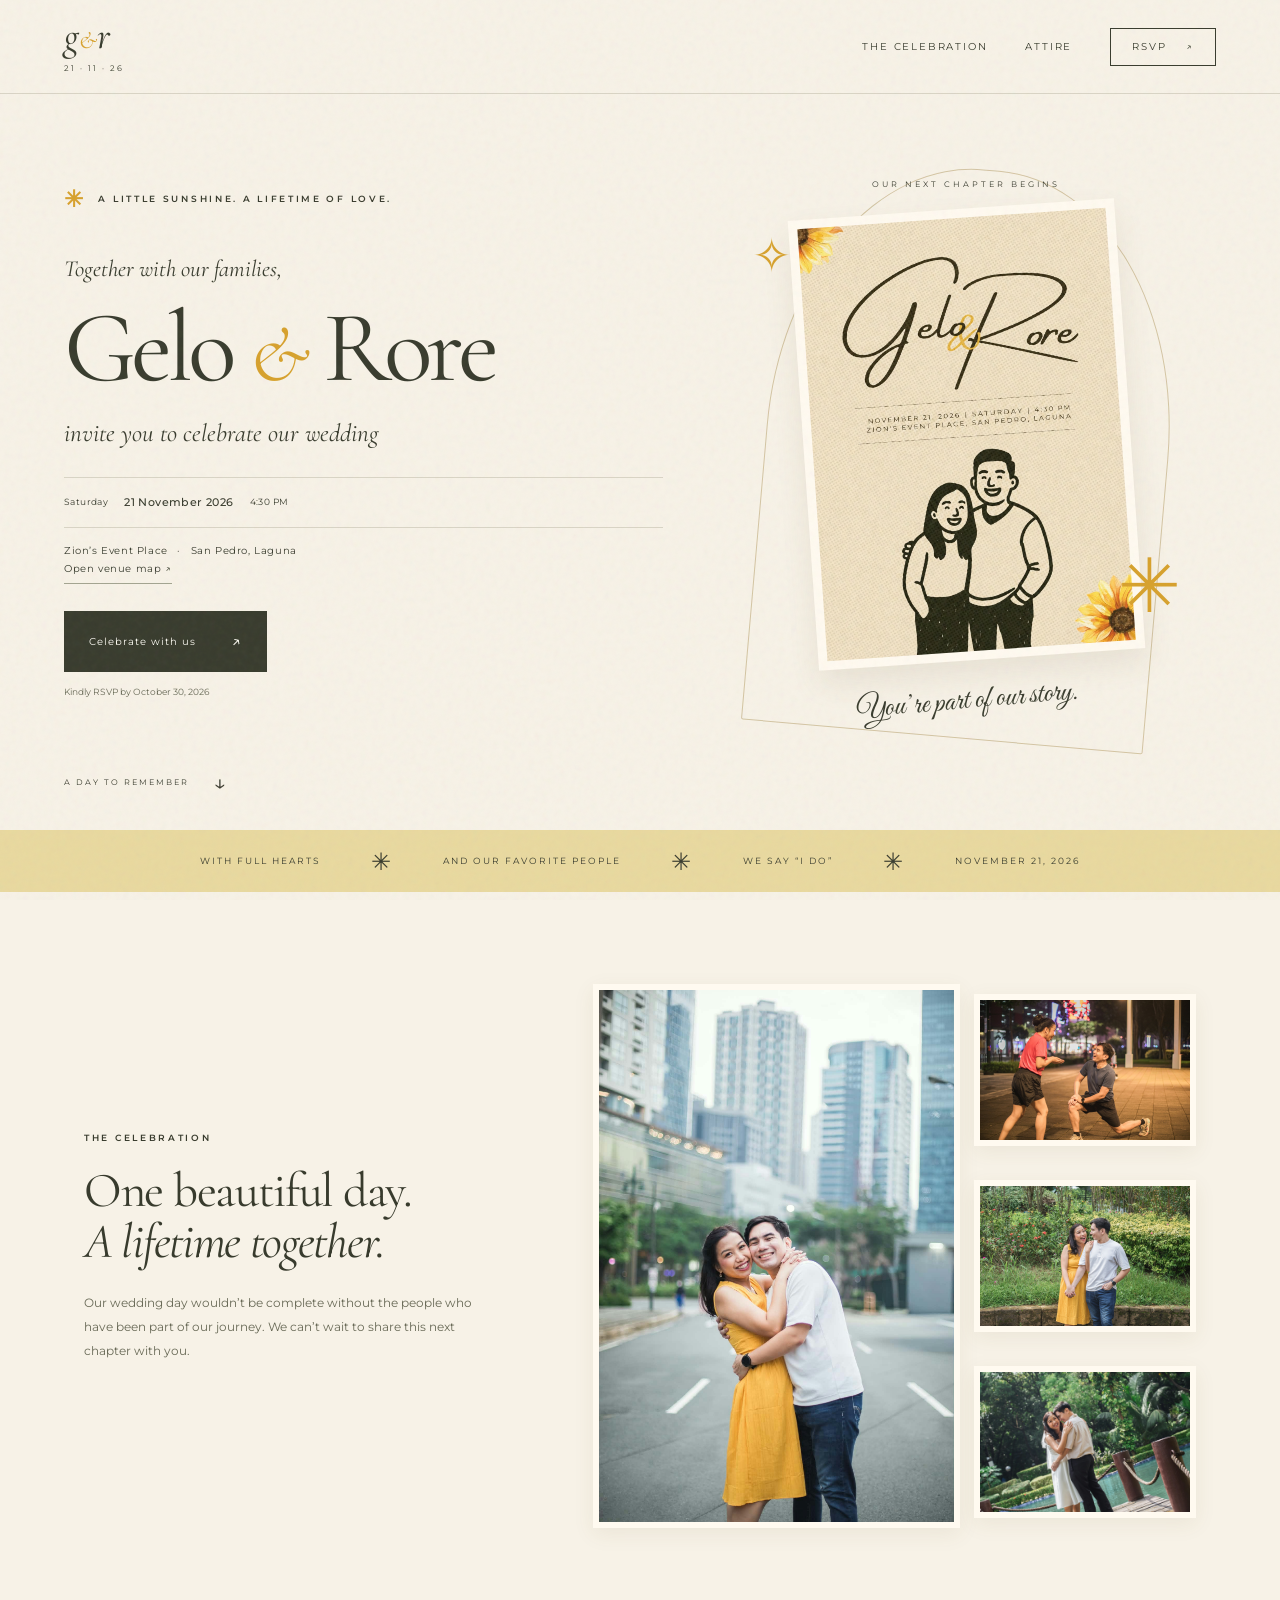
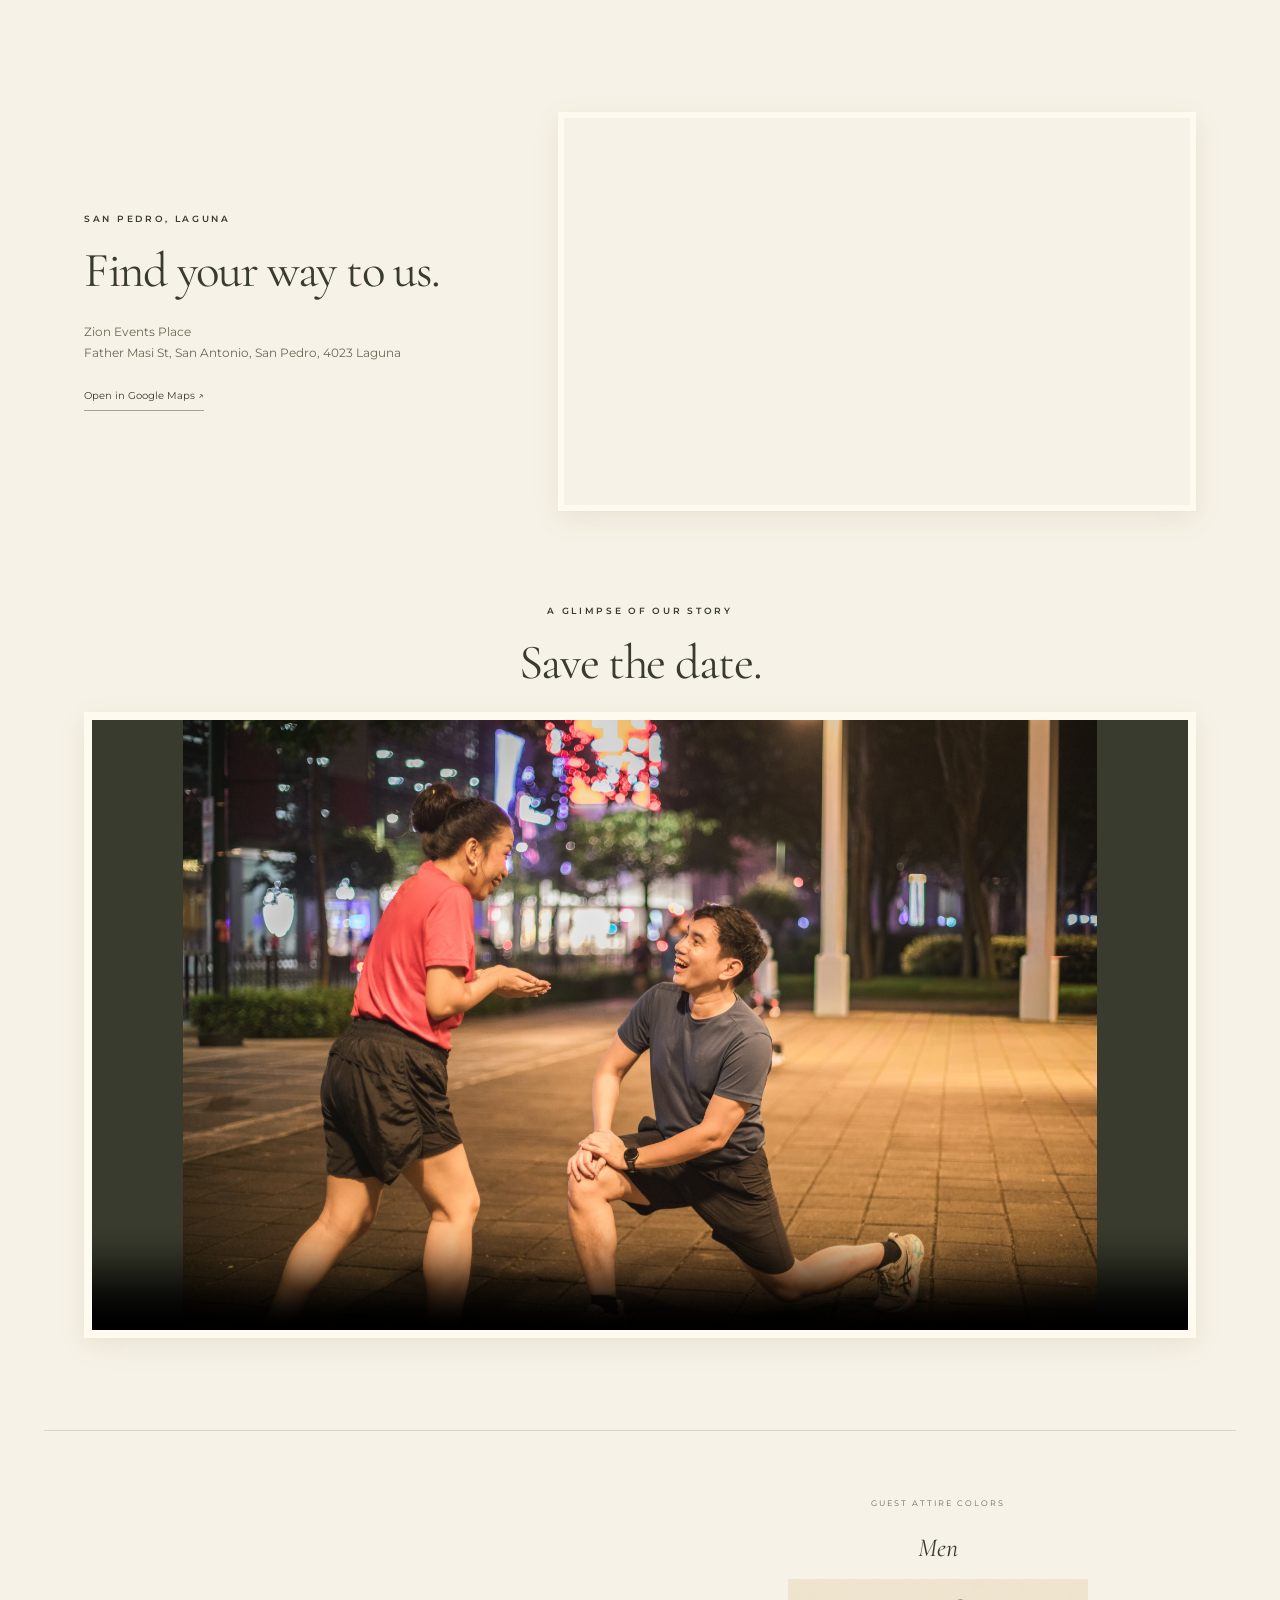
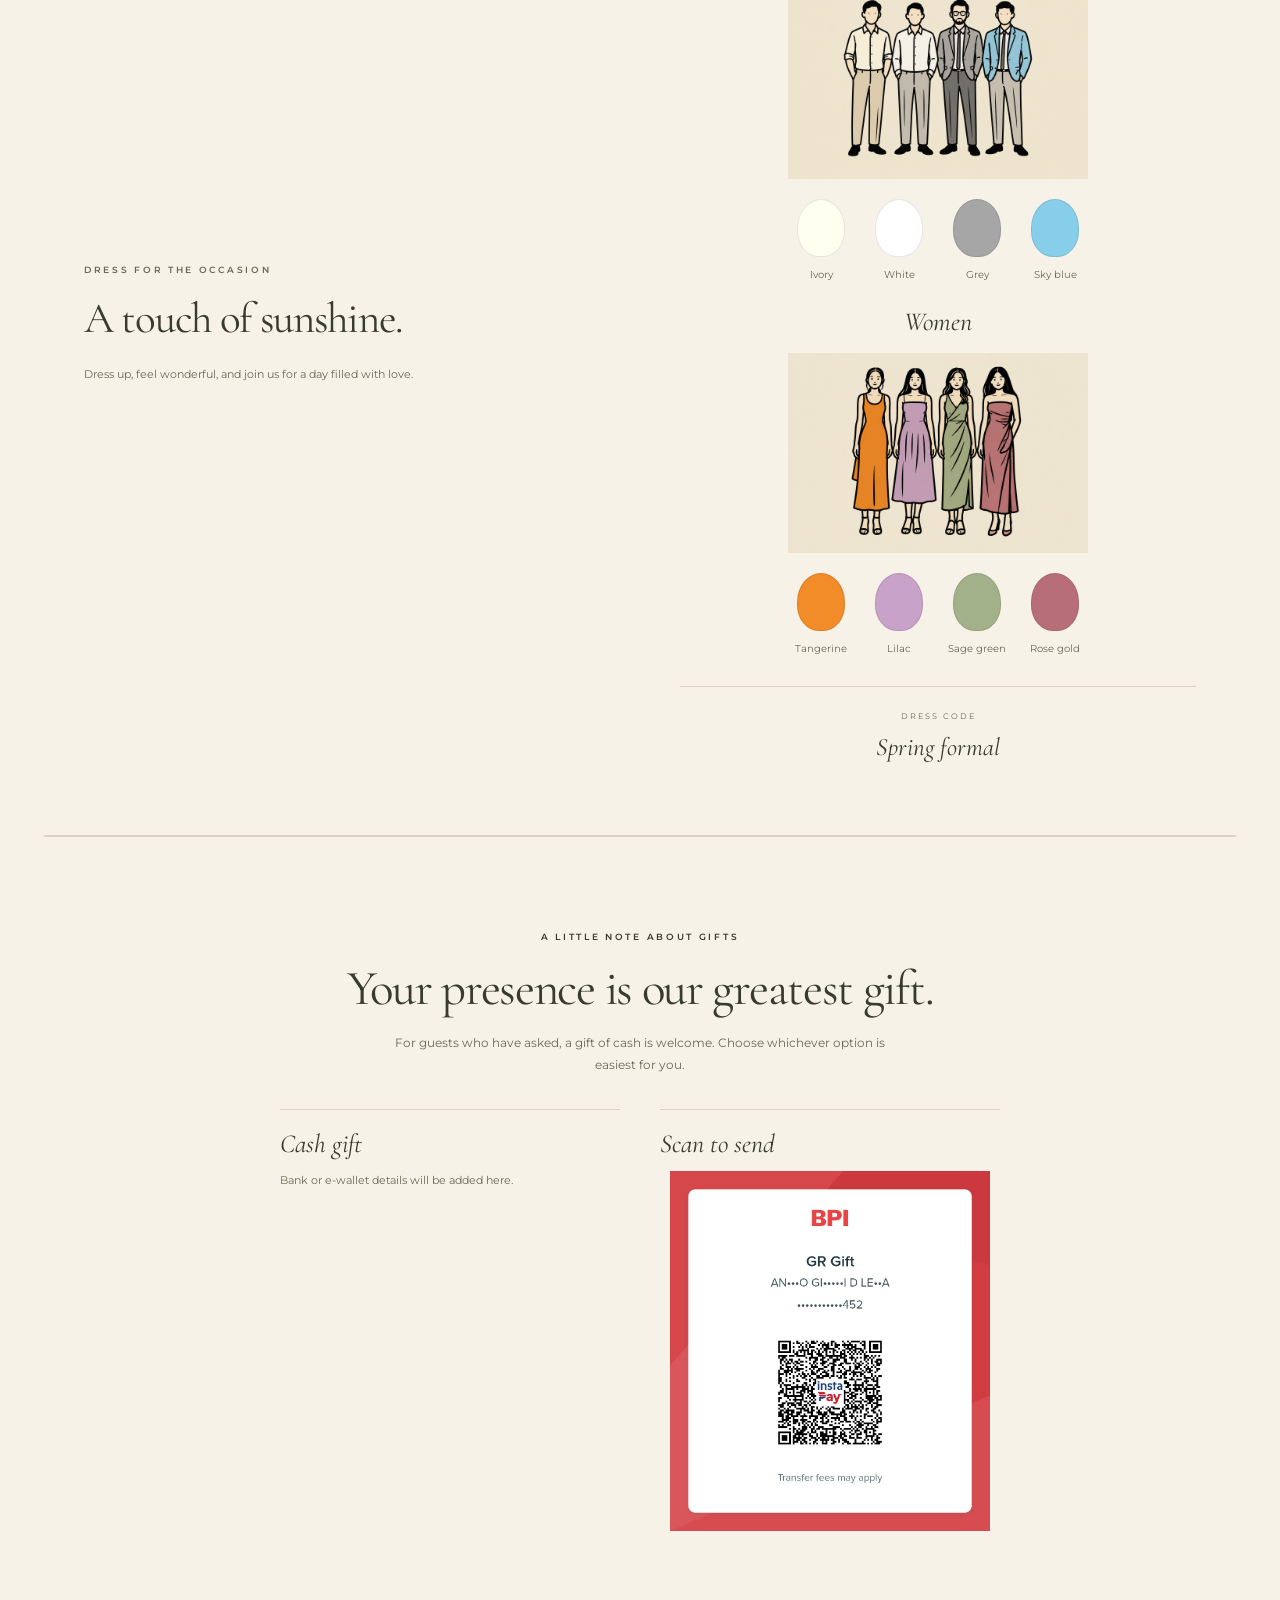
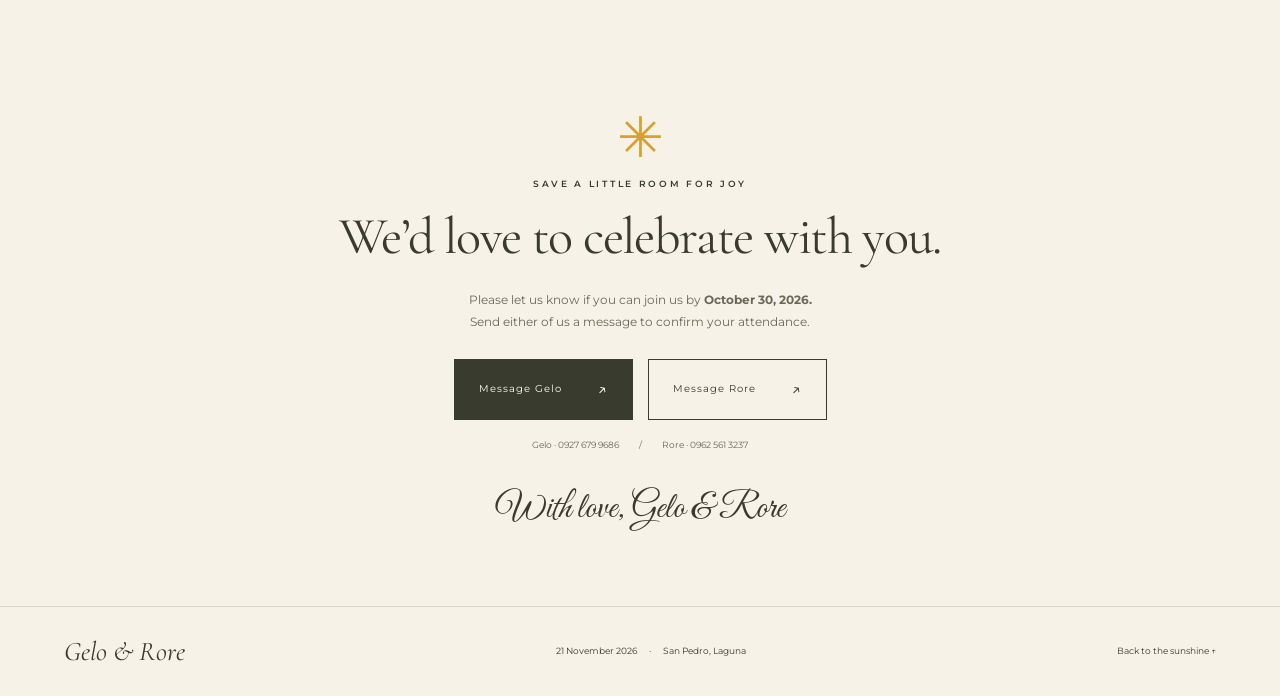
==== invitation.html @ 2a1dc564 "Add wedding landing page and updates" ====
<!doctype html>
<html lang="en">
<head>
  <meta charset="utf-8">
  <meta name="viewport" content="width=device-width, initial-scale=1">
  <meta name="theme-color" content="#f7f2e7">
  <meta name="description" content="Join Gelo and Rore as they say I do on November 21, 2026, at Zion’s Event Place, San Pedro, Laguna.">
  <title>Gelo & Rore — November 21, 2026</title>
  <link rel="icon" href="assets/favicon.svg" type="image/svg+xml">
  <link rel="preconnect" href="https://fonts.googleapis.com">
  <link rel="preconnect" href="https://fonts.gstatic.com" crossorigin>
  <link href="https://fonts.googleapis.com/css2?family=Cormorant+Garamond:ital,wght@0,400;0,500;0,600;1,400;1,500&family=Great+Vibes&family=Montserrat:wght@400;500;600&display=swap" rel="stylesheet">
  <link rel="stylesheet" href="styles.css">
  <script src="script.js" defer></script>
</head>
<body>
  <a class="skip-link" href="#main">Skip to content</a>
  <header class="header">
    <a class="monogram" href="#home" aria-label="Gelo and Rore home">g<span>&</span>r<i>21 · 11 · 26</i></a>
    <nav aria-label="Main navigation"><a href="#celebration">The celebration</a><a href="#attire">Attire</a><a class="nav-rsvp" href="#rsvp">RSVP <span aria-hidden="true">↗</span></a></nav>
  </header>
  <main id="main">
    <section class="hero" id="home" aria-labelledby="names">
      <div class="hero-copy">
        <p class="eyebrow"><span class="tiny-flower" aria-hidden="true">✳</span> A little sunshine. A lifetime of love.</p>
        <p class="intro">Together with our families,</p>
        <h1 id="names">Gelo <span>&</span> Rore</h1>
        <p class="invitation-line">invite you to celebrate our wedding</p>
        <div class="date-line"><span>Saturday</span><strong>21 November 2026</strong><span>4:30 PM</span></div>
        <p class="hero-venue">Zion’s Event Place <span>·</span> San Pedro, Laguna<br><a class="text-link" href="https://maps.app.goo.gl/zuF7dZGLQoqun9K89" target="_blank" rel="noopener noreferrer">Open venue map ↗</a></p>
        <a class="button" href="#rsvp">Celebrate with us <span aria-hidden="true">↗</span></a>
        <p class="rsvp-note">Kindly RSVP by October 30, 2026</p>
      </div>
      <div class="hero-art">
        <span class="orbit-label">OUR NEXT CHAPTER BEGINS</span>
        <div class="invitation-frame"><img src="assets/invitation-updated.jpeg" width="1060" height="1484" alt="Gelo and Rore’s cream and sunflower wedding invitation, with a hand-drawn portrait of the couple"></div>
        <span class="handwritten">You’re part of our story.</span>
        <span class="art-spark spark-one" aria-hidden="true">✳</span><span class="art-spark spark-two" aria-hidden="true">✧</span>
      </div>
      <a class="scroll-cue" href="#celebration">A day to remember <span aria-hidden="true">↓</span></a>
    </section>
    <div class="ribbon" aria-hidden="true"><span>WITH FULL HEARTS</span><i>✳</i><span>AND OUR FAVORITE PEOPLE</span><i>✳</i><span>WE SAY “I DO”</span><i>✳</i><span>NOVEMBER 21, 2026</span></div>
    <section class="celebration section" id="celebration" aria-labelledby="celebration-title">
      <div class="section-heading"><p class="eyebrow">The celebration</p><h2 id="celebration-title">One beautiful day.<br><em>A lifetime together.</em></h2><p>Our wedding day wouldn’t be complete without the people who have been part of our journey. We can’t wait to share this next chapter with you.</p></div>
      <div class="celebration-photos" role="group" aria-label="Photos of Gelo and Rore">
        <img class="featured-photo" src="assets/featured-garden-portrait.jpeg" width="1366" height="2048" loading="lazy" decoding="async" alt="Gelo and Rore embracing on a city street">
        <img src="assets/together-at-night.jpeg" width="3360" height="2240" loading="lazy" decoding="async" alt="Gelo kneeling beside Rore as they laugh together outdoors at night">
        <img src="assets/garden-walk.jpeg" width="3360" height="2240" loading="lazy" decoding="async" alt="Gelo and Rore holding hands and smiling in a lush garden">
        <img src="assets/by-the-water.jpeg" width="4096" height="2730" loading="lazy" decoding="async" alt="Gelo and Rore embracing on a wooden bridge beside the water">
      </div>
    </section>
    <section class="venue-map section" aria-labelledby="venue-map-title">
      <div class="venue-map-copy">
        <p class="eyebrow">San Pedro, Laguna</p>
        <h2 id="venue-map-title">Find your way to us.</h2>
        <p>Zion Events Place<br>Father Masi St, San Antonio, San Pedro, 4023 Laguna</p>
        <a class="text-link" href="https://maps.app.goo.gl/zuF7dZGLQoqun9K89" target="_blank" rel="noopener noreferrer">Open in Google Maps ↗</a>
      </div>
      <iframe title="Map to Zion Events Place in San Pedro, Laguna" src="https://www.google.com/maps?q=Zion+Events+Place,+Father+Masi+St,+San+Antonio,+San+Pedro,+4023+Laguna&amp;output=embed" loading="lazy" referrerpolicy="no-referrer-when-downgrade" allowfullscreen></iframe>
    </section>
    <section class="wedding-film section" aria-labelledby="film-title">
      <p class="eyebrow">A glimpse of our story</p>
      <h2 id="film-title">Save the date.</h2>
      <video controls playsinline preload="none" poster="assets/together-at-night.jpeg" width="1920" height="1080" aria-label="Gelo and Rore’s save-the-date video">
        <source src="assets/save-the-date.mp4" type="video/mp4">
        Your browser does not support embedded video. <a href="assets/save-the-date.mp4">Watch our save-the-date video</a>.
      </video>
    </section>
    <section class="attire section" id="attire" aria-labelledby="attire-title">
      <div><p class="eyebrow">Dress for the occasion</p><h2 id="attire-title">A touch of sunshine.</h2><p>Dress up, feel wonderful, and join us for a day filled with love.</p></div>
      <div class="palette"><div class="guest-palettes">
        <p class="palette-label">GUEST ATTIRE COLORS</p>
        <h3>Men</h3>
        <img class="guest-attire-illustration" src="assets/men-attire.png" width="1536" height="1024" loading="lazy" decoding="async" alt="Four men in ivory, white, grey, and sky blue formal attire">
        <div class="guest-swatches">
          <div><span style="--swatch:#fffff0"></span><p>Ivory</p></div>
          <div><span style="--swatch:#ffffff"></span><p>White</p></div>
          <div><span style="--swatch:#a6a6a6"></span><p>Grey</p></div>
          <div><span style="--swatch:#87ceeb"></span><p>Sky blue</p></div>
        </div>
        <h3>Women</h3>
        <img class="guest-attire-illustration" src="assets/women-attire.png" width="1536" height="1024" loading="lazy" decoding="async" alt="Four women in tangerine, lilac, sage green, and rose gold dresses">
        <div class="guest-swatches">
          <div><span style="--swatch:#f28c28"></span><p>Tangerine</p></div>
          <div><span style="--swatch:#c8a2c8"></span><p>Lilac</p></div>
          <div><span style="--swatch:#a3b18a"></span><p>Sage green</p></div>
          <div><span style="--swatch:#b76e79"></span><p>Rose gold</p></div>
        </div>
      </div><div class="palette-dress-code"><p class="palette-label">DRESS CODE</p><p class="dress-code">Spring formal</p></div></div>
    </section>
    <section class="gifts section" aria-labelledby="gifts-title">
      <p class="eyebrow">A little note about gifts</p>
      <h2 id="gifts-title">Your presence is our greatest gift.</h2>
      <p class="gifts-intro">For guests who have asked, a gift of cash is welcome. Choose whichever option is easiest for you.</p>
      <div class="gift-options">
        <div class="gift-option">
          <h3>Cash gift</h3>
          <p>Bank or e-wallet details will be added here.</p>
        </div>
        <div class="gift-option">
          <h3>Scan to send</h3>
          <img class="gift-qr-image" src="assets/gift-qr.jpeg" width="1080" height="1213" loading="lazy" decoding="async" alt="BPI InstaPay gift QR code for Gelo and Rore; transfer fees may apply">
        </div>
      </div>
    </section>
    <section class="rsvp section" id="rsvp" aria-labelledby="rsvp-title">
      <span class="rsvp-flower" aria-hidden="true">✳</span><p class="eyebrow">Save a little room for joy</p><h2 id="rsvp-title">We’d love to celebrate with you.</h2><p>Please let us know if you can join us by <strong>October 30, 2026.</strong><br>Send either of us a message to confirm your attendance.</p>
      <div class="contact-links"><a class="button" href="sms:+639276799686">Message Gelo <span aria-hidden="true">↗</span></a><a class="button button-outline" href="sms:+639625613237">Message Rore <span aria-hidden="true">↗</span></a></div>
      <p class="phone-numbers"><a href="tel:+639276799686">Gelo · 0927 679 9686</a><span aria-hidden="true">/</span><a href="tel:+639625613237">Rore · 0962 561 3237</a></p>
      <p class="signoff">With love, Gelo & Rore</p>
    </section>
  </main>
  <footer><a class="footer-names" href="#home">Gelo & Rore</a><p>21 November 2026 <span>·</span> San Pedro, Laguna</p><a href="#home">Back to the sunshine ↑</a></footer>
</body>
</html>
---- styles.css ----
:root{--paper:#f7f2e7;--ink:#383b2d;--muted:#686956;--gold:#d7a12c;--line:#d9d4c5;--serif:'Cormorant Garamond',Georgia,serif;--sans:'Montserrat',Arial,sans-serif}*{box-sizing:border-box}html{scroll-behavior:smooth;scroll-padding-top:90px}body{margin:0;background:var(--paper);color:var(--ink);font-family:var(--sans);font-size:14px;line-height:1.8}body:before{content:"";position:fixed;inset:0;opacity:.14;pointer-events:none;z-index:5;background-image:url("data:image/svg+xml,%3Csvg viewBox='0 0 180 180' xmlns='http://www.w3.org/2000/svg'%3E%3Cfilter id='n'%3E%3CfeTurbulence type='fractalNoise' baseFrequency='.8' numOctaves='3' stitchTiles='stitch'/%3E%3C/filter%3E%3Cpath fill='%23897c62' opacity='.35' filter='url(%23n)' d='M0 0h180v180H0z'/%3E%3C/svg%3E")}a{color:inherit;text-decoration:none}a:focus-visible{outline:3px solid #87661d;outline-offset:6px}p{margin:0 0 18px}h1,h2,h3{font-weight:400;margin:0;font-family:var(--serif);line-height:1.05}.header{max-width:1320px;margin:auto;display:flex;align-items:center;justify-content:space-between;padding:20px 64px;border-bottom:1px solid var(--line)}.monogram{font:italic 39px var(--serif);display:block;line-height:.8}.monogram span{font-size:24px;color:var(--gold)}.monogram i{display:block;font:8px var(--sans);letter-spacing:2px;margin-top:12px}nav{display:flex;align-items:center;gap:38px;font-size:10px;text-transform:uppercase;letter-spacing:1.8px}nav a:hover,.text-link:hover{color:#967016}.nav-rsvp{border:1px solid var(--ink);padding:9px 21px}.nav-rsvp span{margin-left:15px}.hero{max-width:1320px;margin:auto;min-height:690px;padding:65px 64px 92px;display:grid;grid-template-columns:1.2fr 1fr;gap:54px;align-items:center;position:relative}.eyebrow{text-transform:uppercase;letter-spacing:2.7px;font-size:9px;font-weight:600}.tiny-flower{font-size:23px;color:var(--gold);vertical-align:middle;margin-right:8px}.intro{font:italic 23px var(--serif);margin-top:34px;margin-bottom:12px}h1{font-size:clamp(68px,7.9vw,105px);letter-spacing:-5px;white-space:nowrap}h1 span{font-style:italic;color:var(--gold);font-size:.78em}.invitation-line{font:italic 25px var(--serif);margin-top:17px}.date-line{display:flex;gap:16px;align-items:center;border-top:1px solid var(--line);border-bottom:1px solid var(--line);padding:15px 0;margin-top:29px;font-size:9px;letter-spacing:.4px}.date-line strong{font-size:11px;font-weight:500}.hero-venue{font-size:10px;margin:14px 0 27px;letter-spacing:.6px}.hero-venue span{padding:0 6px}.button{display:inline-flex;gap:35px;align-items:center;justify-content:center;background:var(--ink);color:#fffdf5;padding:14px 24px;font-size:10px;letter-spacing:1px;border:1px solid var(--ink);transition:background .2s,transform .2s}.button:hover{background:#53563f;transform:translateY(-2px)}.button span{font-size:17px}.rsvp-note{font-size:9px;color:var(--muted);margin-top:12px}.hero-art{position:relative;max-width:375px;width:100%;justify-self:center;text-align:center;padding:18px 24px}.hero-art:before{content:"";position:absolute;inset:10px -14px 0;border:1px solid #d4c5a3;border-radius:48% 48% 2px 2px;transform:rotate(5deg);z-index:-1}.invitation-frame{padding:9px;background:#fffaf0;transform:rotate(-4deg);box-shadow:0 14px 30px #66542b19}.invitation-frame img{width:100%;height:auto;display:block}.orbit-label{display:block;letter-spacing:3px;font-size:8px;margin-bottom:17px}.handwritten{display:block;font:30px 'Great Vibes',cursive;transform:rotate(-5deg);margin-top:23px}.art-spark{position:absolute;color:var(--gold)}.spark-one{right:-27px;bottom:85px;font-size:75px}.spark-two{left:-27px;top:55px;font-size:47px}.scroll-cue{position:absolute;bottom:28px;left:64px;text-transform:uppercase;font-size:8px;letter-spacing:2px;display:flex;gap:24px;align-items:center}.scroll-cue span{font-size:22px}.ribbon{background:#e9d99f;display:flex;justify-content:center;align-items:center;gap:50px;min-height:62px;font-size:9px;letter-spacing:2px}.ribbon i{font-size:24px;font-style:normal}.section{max-width:1192px;margin:auto;padding:92px 40px}.celebration{text-align:center}.celebration .section-heading>p:last-child{margin-left:auto;margin-right:auto}.section h2{font-size:49px;letter-spacing:-1.3px;margin-bottom:24px}.section h2 em{font-weight:400}.section-heading>p:last-child{max-width:405px;color:var(--muted);font-size:12px;line-height:2}.event-details{padding-top:6px}.detail+.detail{margin-top:25px;padding-top:24px;border-top:1px solid var(--line)}.detail-number{font-size:8px;letter-spacing:2px;color:var(--muted)}h3{font-size:30px;margin:10px 0}.detail p{font-size:11px;margin-bottom:12px}.text-link{font-size:10px;border-bottom:1px solid #a3a490;padding-bottom:5px;display:inline-block}.text-link span{margin-left:23px}.attire{border-top:1px solid var(--line);border-bottom:1px solid var(--line);display:grid;grid-template-columns:1fr 1fr;gap:80px;align-items:center;padding-top:65px;padding-bottom:65px}.attire h2{font-size:43px}.attire p{font-size:11px;color:var(--muted)}.attire .eyebrow{font-size:9px}.attire .dress-code{font:italic 25px var(--serif);color:var(--ink);margin-bottom:8px}.palette{text-align:center}.palette .palette-label{font-size:8px;letter-spacing:2px}.swatches{display:flex;gap:11px;justify-content:center;margin:27px 0 21px}.swatches span{width:49px;height:64px;border-radius:50% 50% 45% 45%;background:var(--swatch);transform:rotate(-9deg)}.swatches span:nth-child(even){transform:rotate(9deg)}.palette p:last-child{font-size:8px}.rsvp{text-align:center;max-width:900px;padding-top:75px;padding-bottom:75px}.rsvp-flower{font-size:56px;color:var(--gold);line-height:1.4}.rsvp h2{font-size:52px}.rsvp>p:not(.eyebrow):not(.signoff){font-size:12px;color:var(--muted)}.contact-links{display:flex;justify-content:center;gap:15px;margin:27px 0 17px}.button-outline{background:transparent;color:var(--ink)}.button-outline:hover{background:#e9e2d1}.phone-numbers{display:flex;justify-content:center;gap:20px}.rsvp .phone-numbers{font-size:9px!important}.signoff{font:36px 'Great Vibes',cursive;margin:33px 0 0}footer{border-top:1px solid var(--line);padding:28px 64px;display:flex;align-items:center;justify-content:space-between;gap:20px;font-size:9px}footer p{margin:0}footer p span{margin:0 10px}.footer-names{font:italic 27px var(--serif)}.skip-link{position:fixed;top:-70px;left:12px;background:var(--ink);color:white;padding:12px;z-index:10}.skip-link:focus{top:12px}@media(min-width:1400px){.hero{min-height:730px}}@media(max-width:900px){.header{padding:20px 30px}.hero{padding:55px 30px 85px;gap:25px;min-height:620px}h1{font-size:73px}.hero-art{max-width:300px}.date-line{gap:10px;flex-wrap:wrap}.hero-copy .eyebrow{letter-spacing:1px;font-size:8px}.scroll-cue{left:30px}.ribbon{gap:20px;font-size:8px}.celebration{gap:55px}.section{padding-left:30px;padding-right:30px}.attire{gap:35px}.swatches span{width:35px;height:49px}.section h2{font-size:40px}footer{padding:25px 30px}}@media(max-width:620px){html{scroll-padding-top:20px}.header{padding:20px 22px}nav{gap:18px;font-size:8px;letter-spacing:.7px}.nav-rsvp{padding:7px 12px}.nav-rsvp span{margin-left:7px}.monogram{font-size:33px}.monogram i{font-size:7px}.hero{grid-template-columns:1fr;padding:37px 24px 76px;gap:31px;text-align:center}.hero-copy .eyebrow{font-size:8px;letter-spacing:1.2px}.intro{margin-top:22px;font-size:22px}h1{font-size:clamp(48px,18vw,77px);letter-spacing:-4px}.invitation-line{font-size:23px}.date-line{justify-content:center;gap:12px;margin-top:24px}.date-line strong{font-size:10px}.hero-venue{font-size:9px}.hero-art{max-width:285px;padding:12px 24px}.hero-art:before{inset:0 -2px}.orbit-label{font-size:7px}.handwritten{font-size:28px}.spark-one{right:-7px;font-size:60px}.spark-two{left:-5px}.scroll-cue{left:0;right:0;justify-content:center;bottom:21px}.ribbon{padding:18px 12px;gap:15px;flex-wrap:wrap;font-size:7px;letter-spacing:1px}.ribbon span:last-child,.ribbon i:last-of-type{display:none}.ribbon i{font-size:18px}.section{padding:55px 25px}.celebration,.attire{grid-template-columns:1fr;gap:30px}.section h2{font-size:41px}.section-heading>p:last-child{margin-bottom:0}.attire{text-align:center}.swatches span{width:39px;height:53px}.rsvp h2{font-size:44px}.contact-links{gap:10px}.contact-links .button{gap:18px;padding:12px 16px;font-size:9px}.phone-numbers{gap:10px;flex-wrap:wrap}footer{padding:25px;flex-direction:column;gap:8px}footer>a:last-child{margin-top:6px}}@media(prefers-reduced-motion:reduce){html{scroll-behavior:auto}*,*:before,*:after{transition:none!important}}

/* Personal photos replace the former date and venue column. */
.celebration{display:grid;grid-template-columns:.85fr 1.15fr;gap:64px;align-items:center;text-align:left}
.celebration .section-heading>p:last-child{margin-left:0;margin-right:0}
.celebration-photos{display:grid;grid-template-columns:1.65fr 1fr;gap:14px;min-width:0;align-items:center}
.celebration-photos img{display:block;width:100%;height:auto;border:6px solid #fffaf0;box-shadow:0 6px 20px #66542b14}
.celebration-photos .featured-photo{grid-column:1;grid-row:1 / 4}.celebration-photos img:not(.featured-photo){grid-column:2}
@media(max-width:900px){.celebration{gap:30px}}
@media(max-width:620px){.celebration{grid-template-columns:1fr;text-align:center}.celebration .section-heading>p:last-child{margin-left:auto;margin-right:auto}.celebration-photos{grid-template-columns:1fr;gap:18px}.celebration-photos .featured-photo,.celebration-photos img:not(.featured-photo){grid-column:1;grid-row:auto}.celebration-photos img:not(.featured-photo){width:85%;justify-self:center}}

.palette-dress-code{margin-top:28px;padding-top:22px;border-top:1px solid var(--line)}
.palette-dress-code .palette-label{margin-bottom:8px}
.attire .palette-dress-code .dress-code{font-size:25px}

.wedding-film{text-align:center;padding-top:0}
.wedding-film video{display:block;width:100%;height:auto;aspect-ratio:16 / 9;background:var(--ink);border:8px solid #fffaf0;box-shadow:0 8px 26px #66542b18}
@media(max-width:620px){.wedding-film video{border-width:4px}}

.bridesmaids-illustration{display:block;width:100%;height:auto;margin:20px auto 0;mix-blend-mode:multiply}

.guest-palettes h3{font:italic 26px var(--serif);margin:22px 0 16px}
.guest-swatches{display:flex;justify-content:center;gap:18px;flex-wrap:wrap}
.guest-swatches>div{min-width:60px;text-align:center}
.guest-swatches span{display:block;width:48px;height:58px;border-radius:50% 50% 45% 45%;background:var(--swatch);border:1px solid #383b2d20;margin:0 auto 9px}
.guest-swatches p{font-size:10px!important;margin:0}
@media(max-width:620px){.guest-swatches{gap:12px}}

.guest-attire-illustration{display:block;width:100%;max-width:300px;height:auto;margin:0 auto 20px;mix-blend-mode:multiply}

.venue-map{display:grid;grid-template-columns:.8fr 1.2fr;gap:48px;align-items:center}
.venue-map-copy>p:not(.eyebrow){max-width:340px;color:var(--muted);font-size:12px}
.venue-map iframe{display:block;width:100%;aspect-ratio:16 / 10;border:6px solid #fffaf0;box-shadow:0 8px 26px #66542b18}
@media(max-width:620px){.venue-map{grid-template-columns:1fr;gap:24px}.venue-map-copy{text-align:center}.venue-map-copy>p:not(.eyebrow){margin-left:auto;margin-right:auto}}

.gifts{text-align:center;border-top:1px solid var(--line)}
.gifts h2{max-width:650px;margin:0 auto 18px}
.gifts-intro{max-width:520px;margin:0 auto 34px;color:var(--muted);font-size:12px}
.gift-options{display:grid;grid-template-columns:repeat(2,minmax(0,1fr));gap:40px;max-width:720px;margin:0 auto;text-align:left}
.gift-option{padding-top:18px;border-top:1px solid var(--line)}
.gift-option h3{font:italic 26px var(--serif);margin:0 0 12px}
.gift-option p{color:var(--muted);font-size:11px}
.gift-qr-image{display:block;width:100%;max-width:320px;height:auto;margin:0 auto}
@media(max-width:620px){.gift-options{grid-template-columns:1fr;gap:26px}}
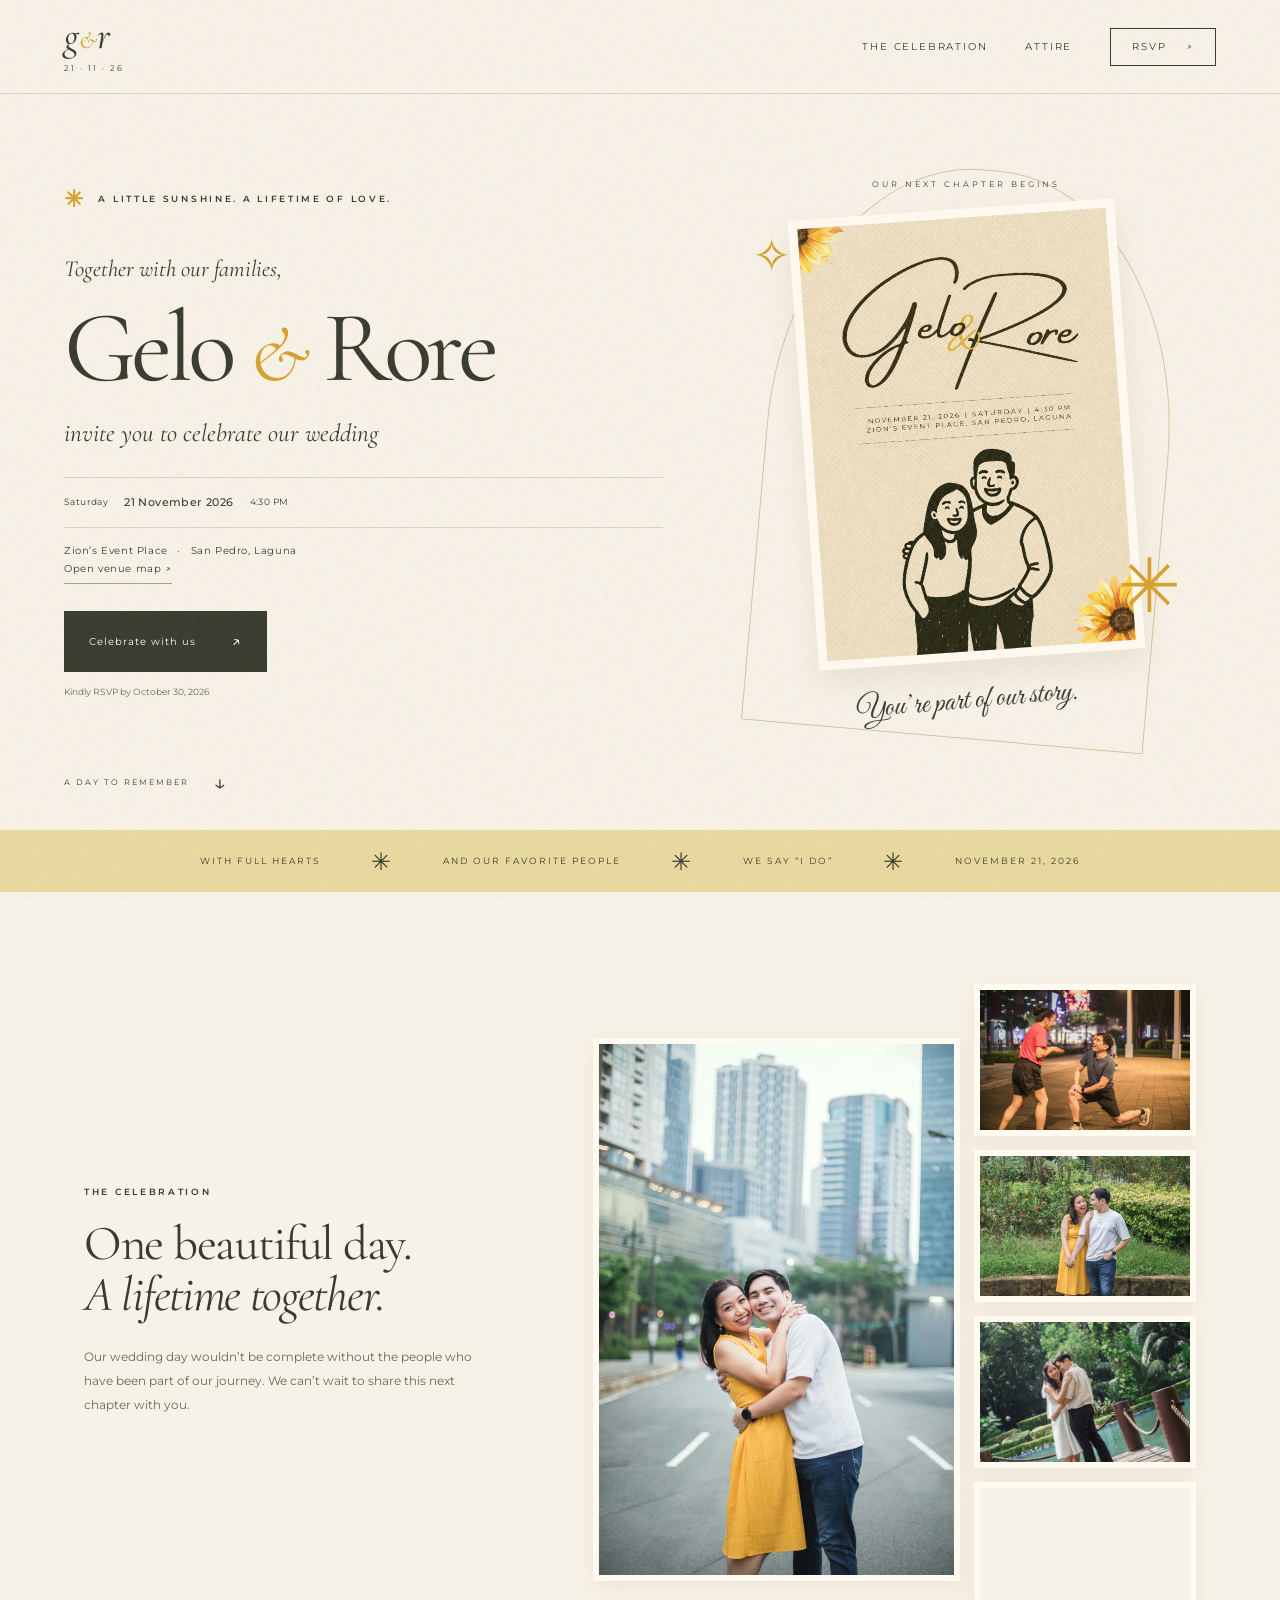
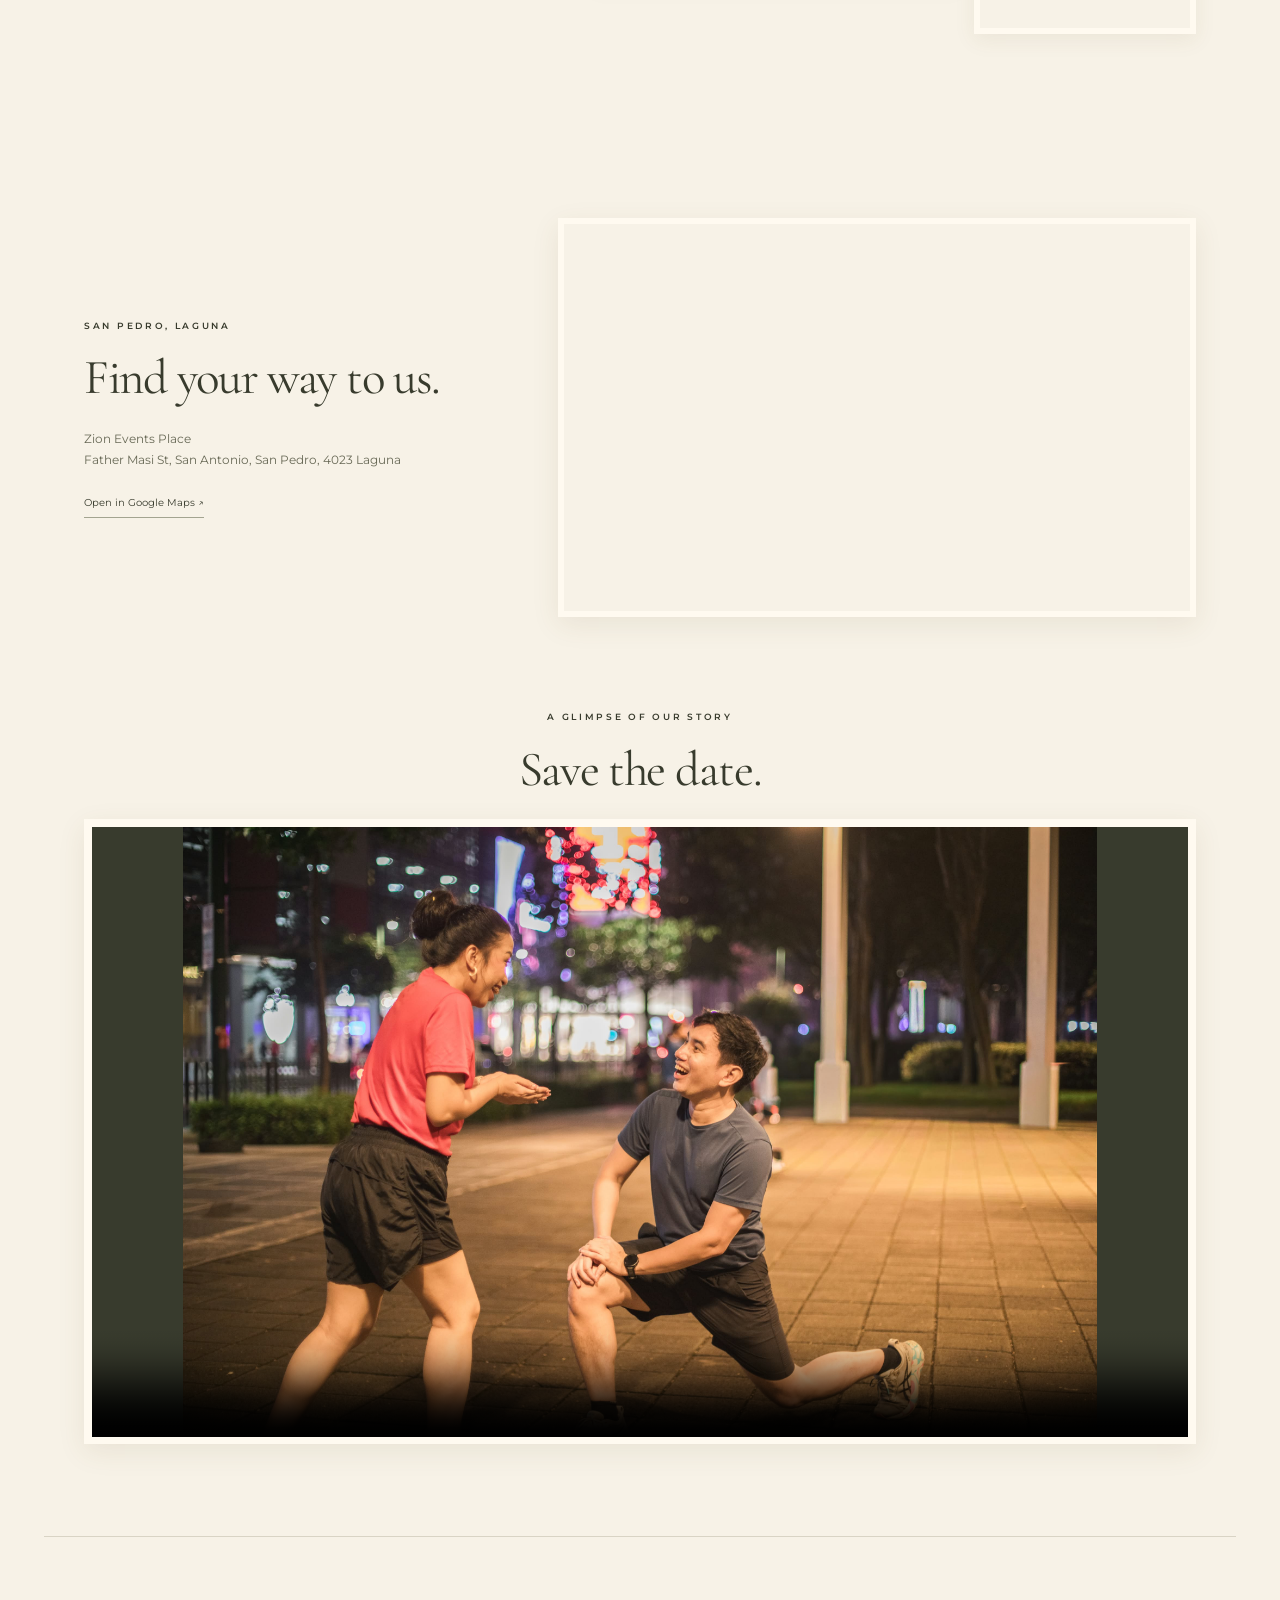
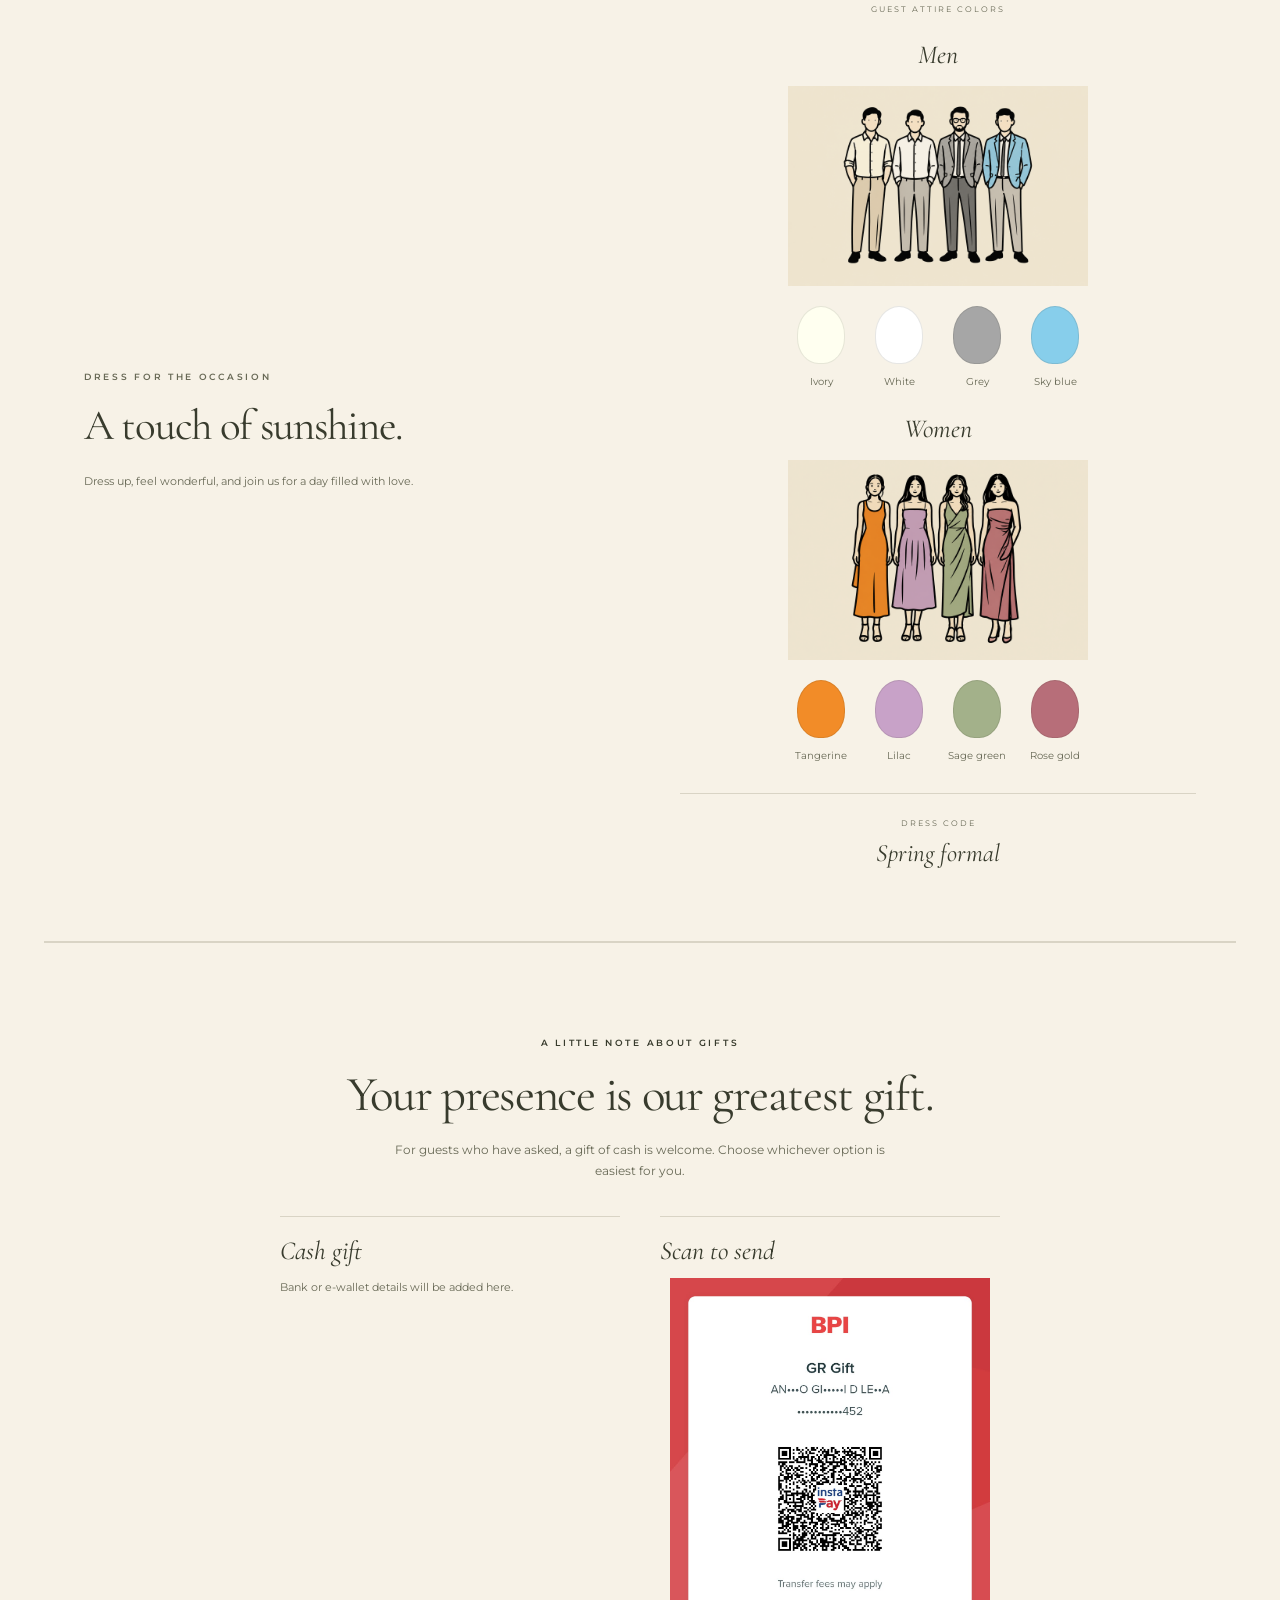
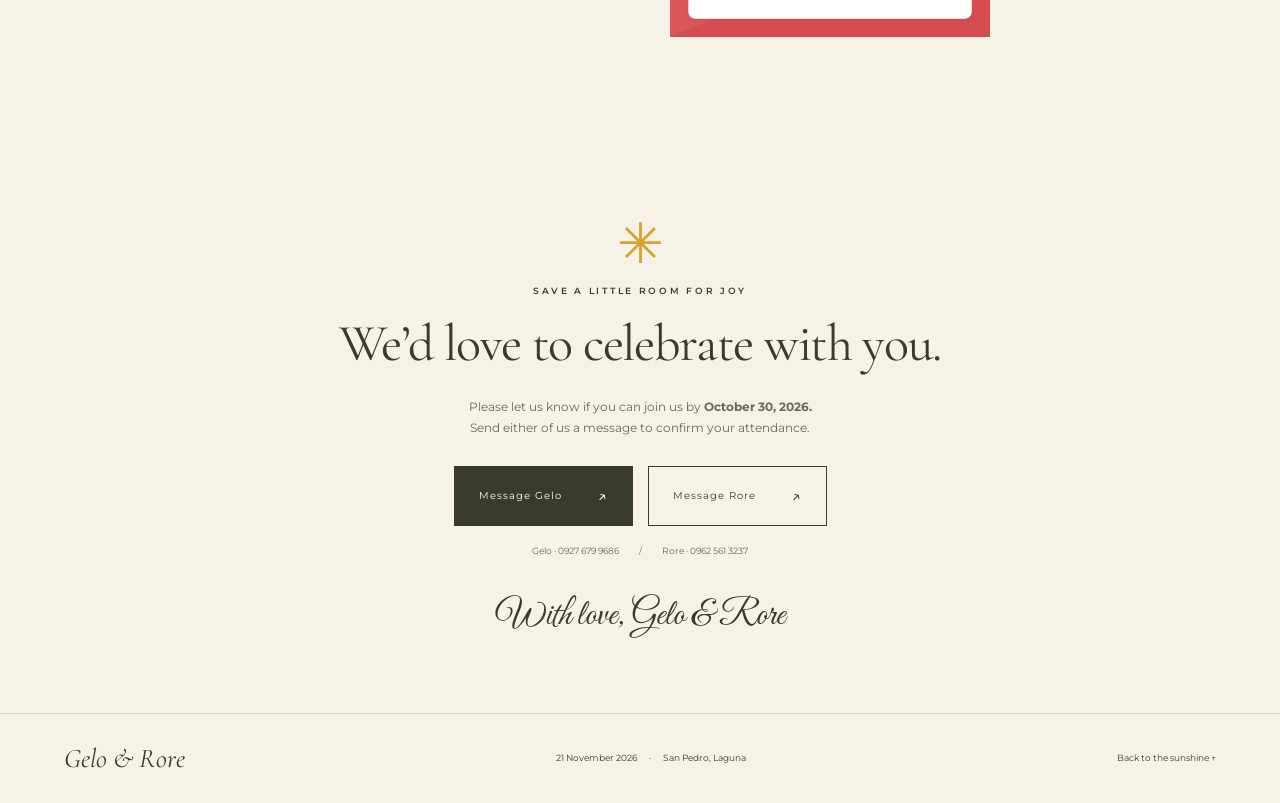
==== commit d24e6457: "Add karting photo to celebration gallery" ====
--- a/invitation.html
+++ b/invitation.html
@@ -47,6 +47,7 @@
         <img src="assets/together-at-night.jpeg" width="3360" height="2240" loading="lazy" decoding="async" alt="Gelo kneeling beside Rore as they laugh together outdoors at night">
         <img src="assets/garden-walk.jpeg" width="3360" height="2240" loading="lazy" decoding="async" alt="Gelo and Rore holding hands and smiling in a lush garden">
         <img src="assets/by-the-water.jpeg" width="4096" height="2730" loading="lazy" decoding="async" alt="Gelo and Rore embracing on a wooden bridge beside the water">
+        <img src="assets/karting-night.jpeg" width="2048" height="1365" loading="lazy" decoding="async" alt="Gelo and Rore racing go-karts together at night">
       </div>
     </section>
     <section class="venue-map section" aria-labelledby="venue-map-title">
--- a/styles.css
+++ b/styles.css
@@ -5,7 +5,7 @@
 .celebration .section-heading>p:last-child{margin-left:0;margin-right:0}
 .celebration-photos{display:grid;grid-template-columns:1.65fr 1fr;gap:14px;min-width:0;align-items:center}
 .celebration-photos img{display:block;width:100%;height:auto;border:6px solid #fffaf0;box-shadow:0 6px 20px #66542b14}
-.celebration-photos .featured-photo{grid-column:1;grid-row:1 / 4}.celebration-photos img:not(.featured-photo){grid-column:2}
+.celebration-photos .featured-photo{grid-column:1;grid-row:1 / 5}.celebration-photos img:not(.featured-photo){grid-column:2}
 @media(max-width:900px){.celebration{gap:30px}}
 @media(max-width:620px){.celebration{grid-template-columns:1fr;text-align:center}.celebration .section-heading>p:last-child{margin-left:auto;margin-right:auto}.celebration-photos{grid-template-columns:1fr;gap:18px}.celebration-photos .featured-photo,.celebration-photos img:not(.featured-photo){grid-column:1;grid-row:auto}.celebration-photos img:not(.featured-photo){width:85%;justify-self:center}}
 
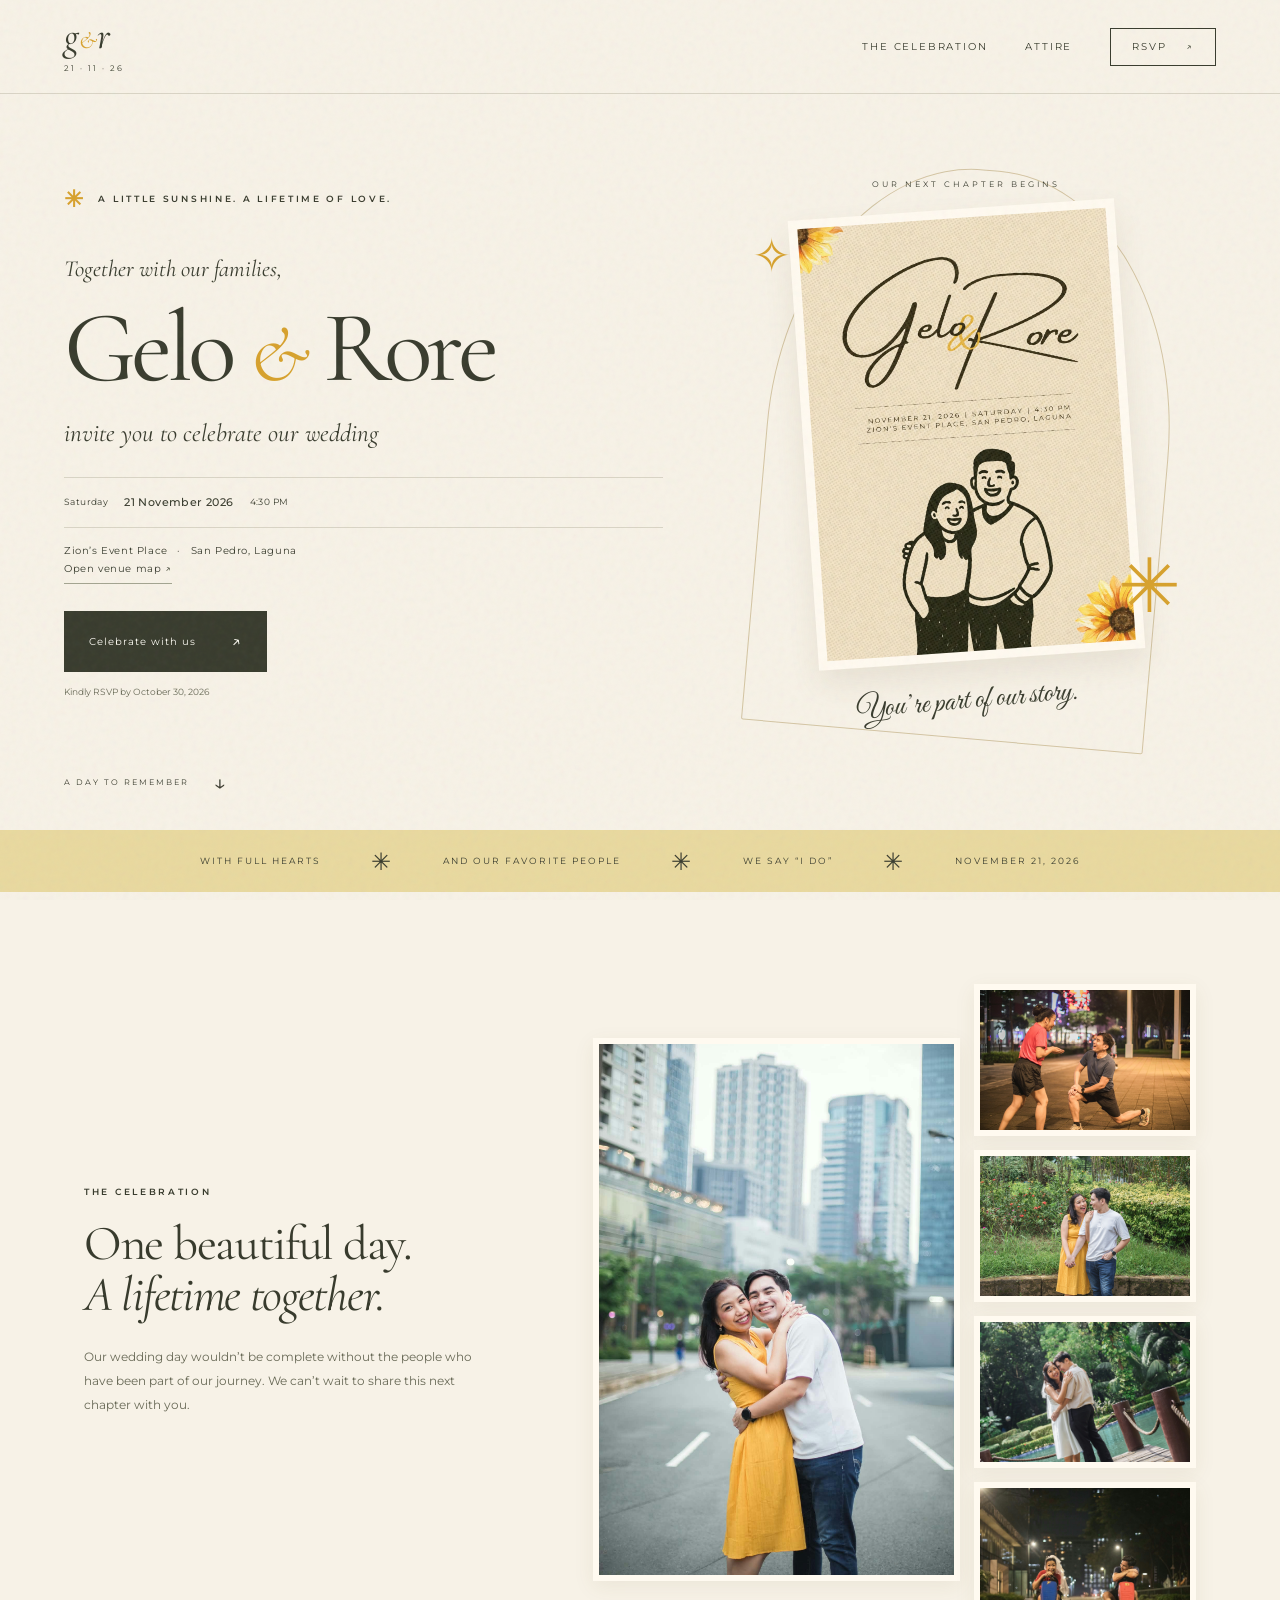
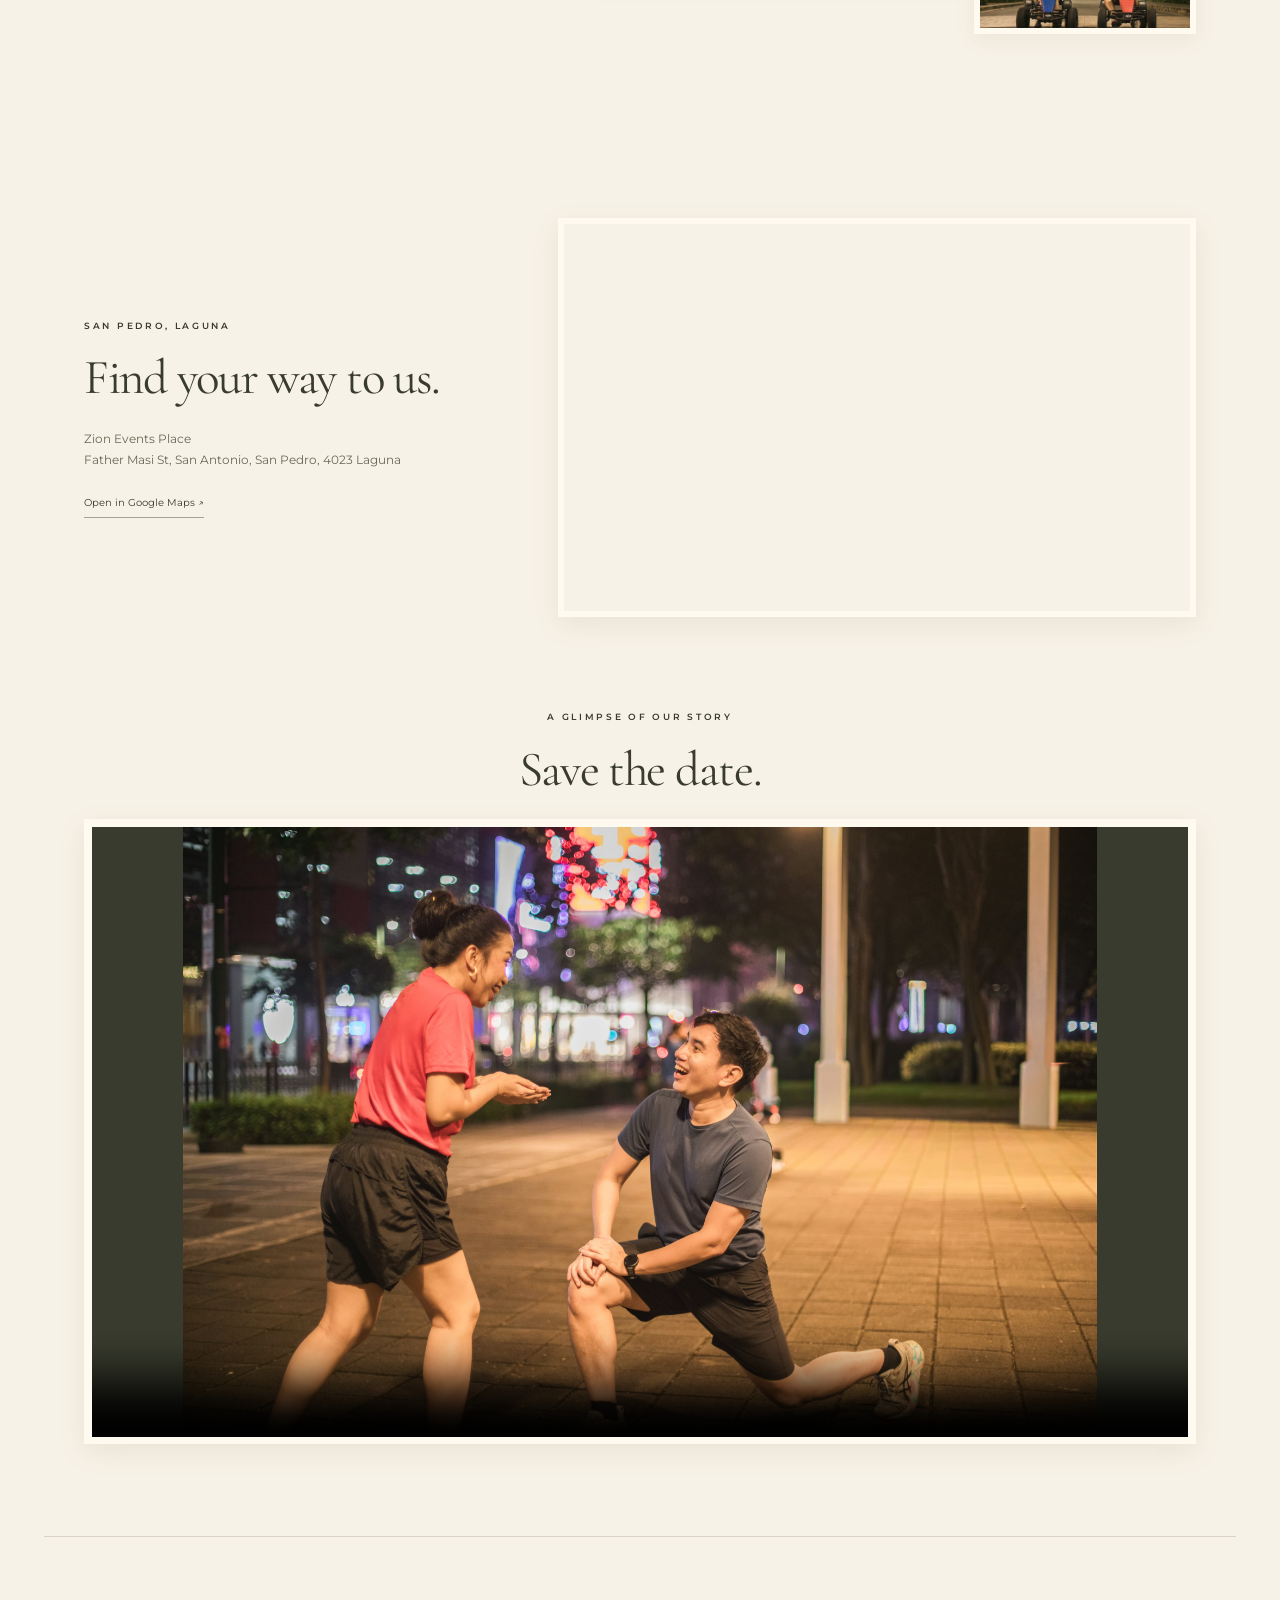
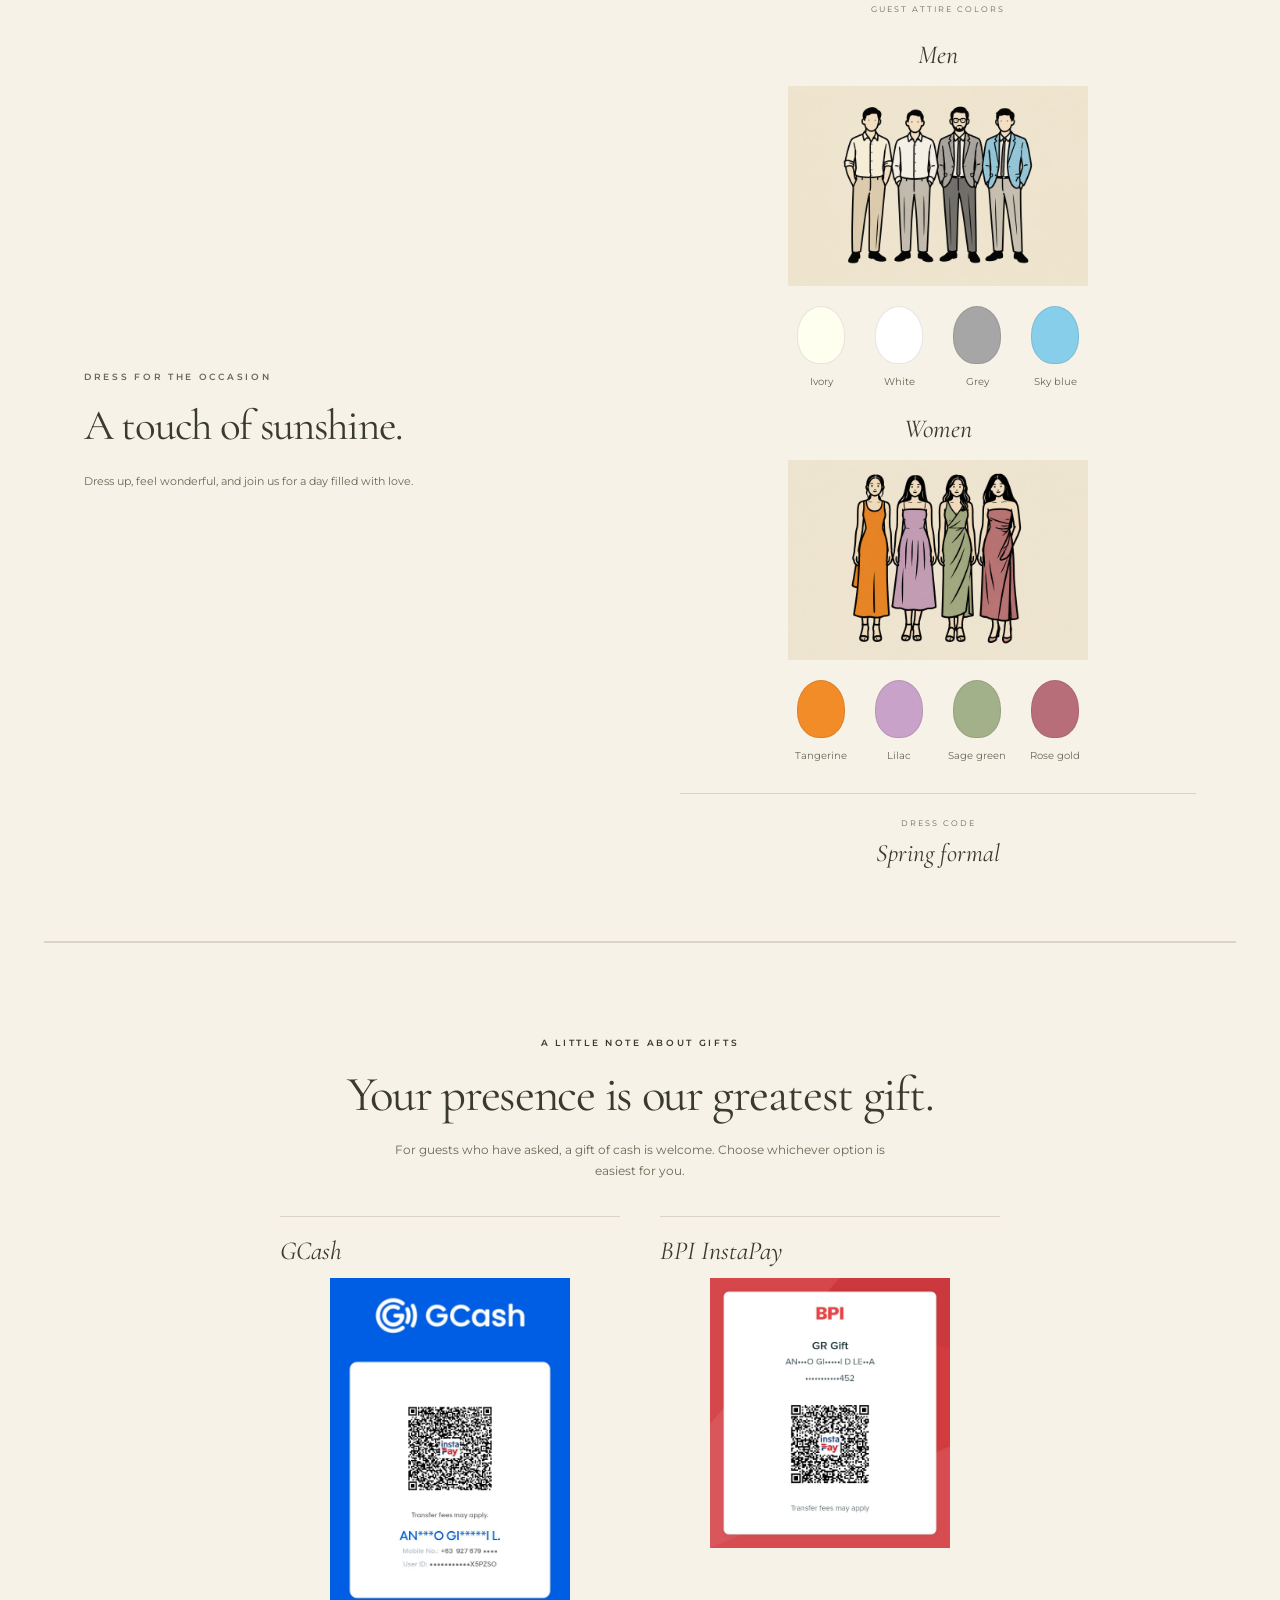
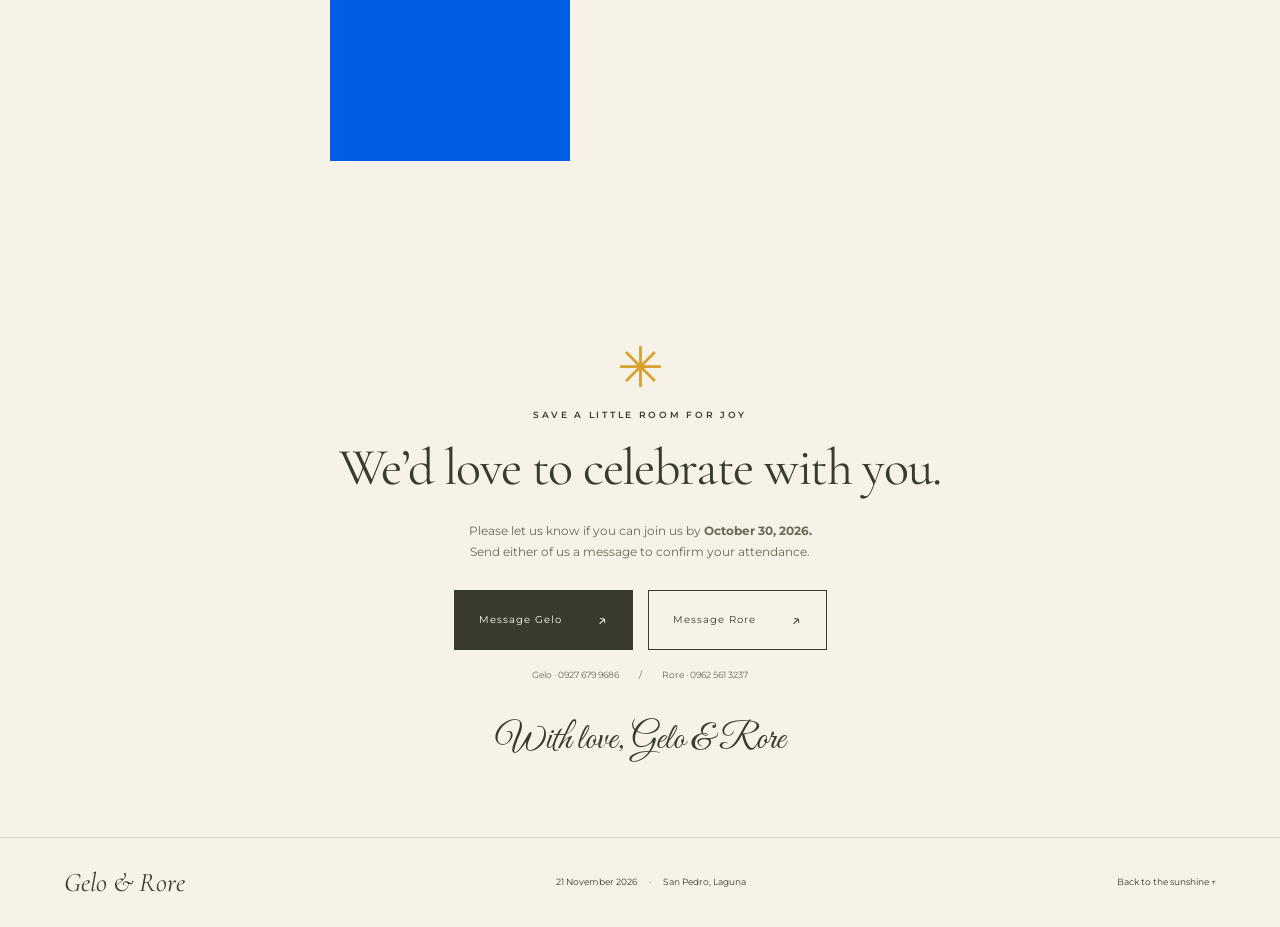
==== commit aaf50065: "Added GCash QR and adjusted the sizes of QR codes to medium sizes" ====
--- a/invitation.html
+++ b/invitation.html
@@ -95,11 +95,11 @@
       <p class="gifts-intro">For guests who have asked, a gift of cash is welcome. Choose whichever option is easiest for you.</p>
       <div class="gift-options">
         <div class="gift-option">
-          <h3>Cash gift</h3>
-          <p>Bank or e-wallet details will be added here.</p>
+          <h3>GCash</h3>
+          <img class="gift-qr-image" src="assets/gcash-qr.jpeg" width="768" height="1547" loading="lazy" decoding="async" alt="GCash QR code for sending a wedding gift">
         </div>
         <div class="gift-option">
-          <h3>Scan to send</h3>
+          <h3>BPI InstaPay</h3>
           <img class="gift-qr-image" src="assets/gift-qr.jpeg" width="1080" height="1213" loading="lazy" decoding="async" alt="BPI InstaPay gift QR code for Gelo and Rore; transfer fees may apply">
         </div>
       </div>
--- a/styles.css
+++ b/styles.css
@@ -40,6 +40,6 @@
 .gift-option{padding-top:18px;border-top:1px solid var(--line)}
 .gift-option h3{font:italic 26px var(--serif);margin:0 0 12px}
 .gift-option p{color:var(--muted);font-size:11px}
-.gift-qr-image{display:block;width:100%;max-width:320px;height:auto;margin:0 auto}
+.gift-qr-image{display:block;width:100%;max-width:240px;height:auto;margin:0 auto}
 @media(max-width:620px){.gift-options{grid-template-columns:1fr;gap:26px}}
 
